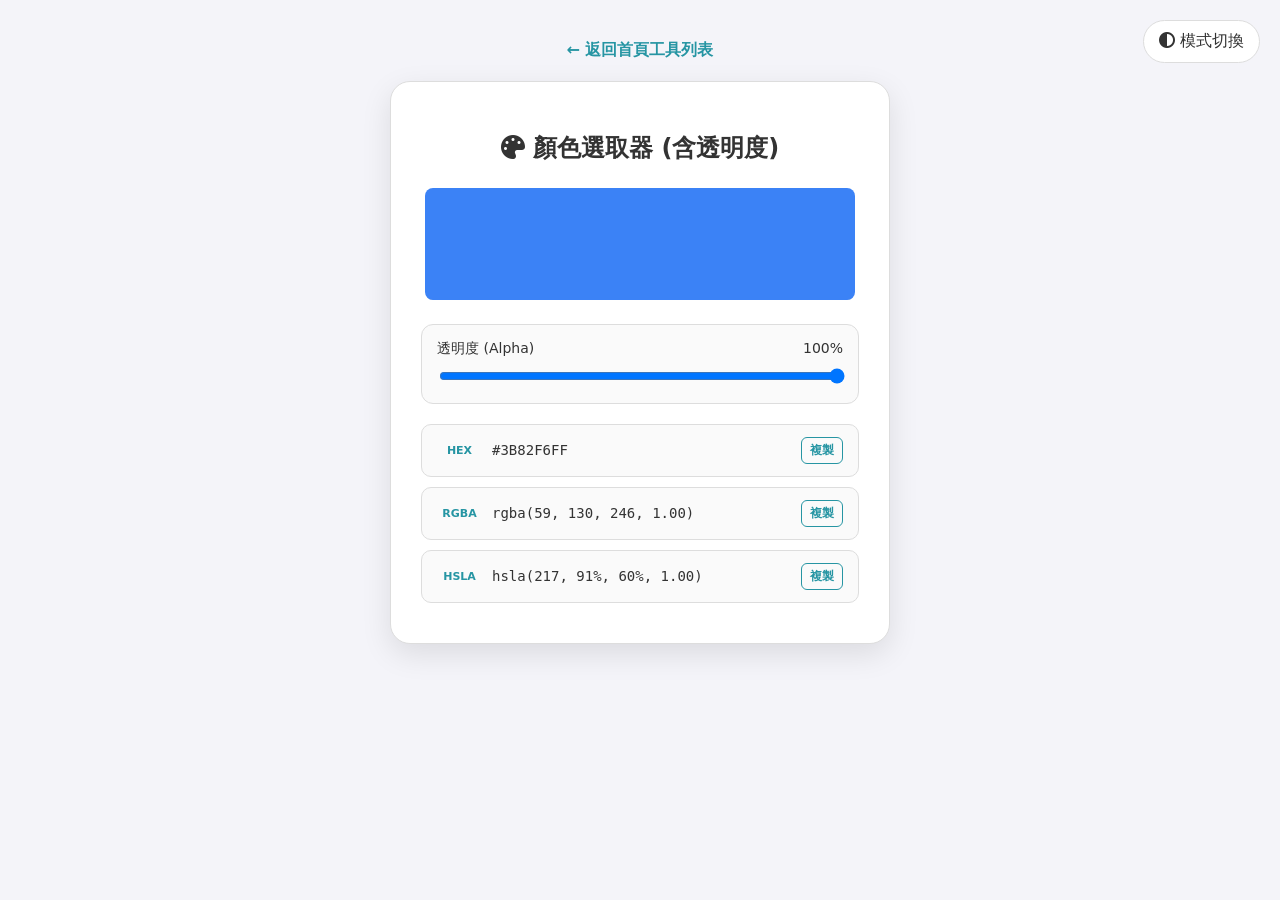
==== tools/colorSet.html @ 1cbbbb64 "Add files via upload" ====
<!DOCTYPE html>
<html lang="zh-TW">
<head>
    <meta charset="UTF-8">
    <meta name="viewport" content="width=device-width, initial-scale=1.0">
    <title>顏色選取器 (含透明度) - 工具箱</title>
    <link rel="stylesheet" href="../fonts/css/all.css">
    <link rel="stylesheet" href="../css/root.css">
    <style>
        
        .container { max-width: 500px; margin: 0 auto; text-align: center; }
        .back-link { display: block; margin-bottom: 20px; color: var(--primary); text-decoration: none; font-weight: bold; }
        .card { background: var(--card-bg); padding: 30px; border-radius: 20px; border: 1px solid var(--border); box-shadow: 0 10px 30px rgba(0,0,0,0.1); }
        
        /* 顏色預覽區 (加上棋盤背影以顯示透明效果) */
        .preview-container {
            width: 100%; height: 120px; border-radius: 12px; margin-bottom: 20px;
            position: relative; overflow: hidden; border: 4px solid var(--card-bg);
            background-image: linear-gradient(45deg, #ccc 25%, transparent 25%), linear-gradient(-45deg, #ccc 25%, transparent 25%), linear-gradient(45deg, transparent 75%, #ccc 75%), linear-gradient(-45deg, transparent 75%, #ccc 75%);
            background-size: 20px 20px; background-position: 0 0, 0 10px, 10px -10px, -10px 0px;
        }
        .color-layer { width: 100%; height: 100%; position: absolute; top: 0; left: 0; }
        input[type="color"] { position: absolute; top: -10px; left: -10px; width: 150%; height: 150%; cursor: pointer; opacity: 0; }

        /* 滑桿樣式 */
        .slider-group { background: var(--drop-bg); padding: 15px; border-radius: 12px; margin-bottom: 20px; border: 1px solid var(--border); }
        .slider-label { display: flex; justify-content: space-between; font-size: 14px; margin-bottom: 8px; }
        input[type="range"] { width: 100%; cursor: pointer; }

        /* 編碼列表 */
        .code-item {
            background: var(--drop-bg); padding: 12px 15px; border-radius: 10px;
            margin-bottom: 10px; display: flex; justify-content: space-between;
            align-items: center; border: 1px solid var(--border);
        }
        .code-label { font-size: 11px; font-weight: bold; color: var(--primary); text-transform: uppercase; width: 45px; }
        .code-value { font-family: monospace; font-size: 14px; flex: 1; margin-left: 10px; text-align: left; }
        .code-item button { background: none; border: 1px solid var(--primary); color: var(--primary); padding: 4px 8px; border-radius: 6px; cursor: pointer; font-size: 12px; width: auto;}
        .code-item button:hover { background: var(--primary); color: white; }
    </style>
</head>
<body>

<div class="theme-toggle" id="themeBtn"><i class="fa-solid fa-circle-half-stroke"></i> 模式切換</div>
<div class="container">
    <a href="../index.html" class="back-link">← 返回首頁工具列表</a>
    
    <div class="card">
        <h2><i class="fa-solid fa-palette"></i> 顏色選取器 (含透明度)</h2>
        
        <div class="preview-container">
            <div class="color-layer" id="colorLayer" style="background-color: rgba(59, 130, 246, 1);"></div>
            <input type="color" id="picker" value="#3b82f6">
        </div>

        <div class="slider-group">
            <div class="slider-label">
                <span>透明度 (Alpha)</span>
                <span id="alphaLabel">100%</span>
            </div>
            <input type="range" id="alphaRange" min="0" max="100" value="100">
        </div>

        <div class="result-group">
            <div class="code-item">
                <span class="code-label">Hex</span>
                <span class="code-value" id="hex">#3B82F6FF</span>
                <button class="copy-btn" onclick="copy('hex')">複製</button>
            </div>
            <div class="code-item">
                <span class="code-label">RGBA</span>
                <span class="code-value" id="rgba">rgba(59, 130, 246, 1)</span>
                <button class="copy-btn" onclick="copy('rgba')">複製</button>
            </div>
            <div class="code-item">
                <span class="code-label">HSLA</span>
                <span class="code-value" id="hsla">hsla(217, 91%, 60%, 1)</span>
                <button class="copy-btn" onclick="copy('hsla')">複製</button>
            </div>
        </div>
    </div>
</div>

<script>
    const html = document.documentElement;
    const themeBtn = document.getElementById('themeBtn');
    if (localStorage.getItem('theme') === 'dark') html.setAttribute('data-theme', 'dark');
    themeBtn.onclick = () => {
        const isDark = html.getAttribute('data-theme') === 'dark';
        isDark ? html.removeAttribute('data-theme') : html.setAttribute('data-theme', 'dark');
        localStorage.setItem('theme', isDark ? 'light' : 'dark');
    };
</script>
<script>
    if (localStorage.getItem('theme') === 'dark') document.documentElement.setAttribute('data-theme', 'dark');

    const picker = document.getElementById('picker');
    const alphaRange = document.getElementById('alphaRange');
    const colorLayer = document.getElementById('colorLayer');
    
    const hexEl = document.getElementById('hex');
    const rgbaEl = document.getElementById('rgba');
    const hslaEl = document.getElementById('hsla');
    const alphaLabel = document.getElementById('alphaLabel');

    function updateColors() {
        const hexBase = picker.value.toUpperCase();
        const alphaPercent = alphaRange.value;
        const alphaDecimal = (alphaPercent / 100).toFixed(2);
        const alphaHex = Math.round(alphaPercent * 2.55).toString(16).padStart(2, '0').toUpperCase();

        // 顯示
        alphaLabel.innerText = alphaPercent + "%";
        colorLayer.style.backgroundColor = hexBase + alphaHex;

        // HEX (8碼)
        hexEl.innerText = hexBase + alphaHex;

        // RGBA
        const r = parseInt(hexBase.slice(1, 3), 16);
        const g = parseInt(hexBase.slice(3, 5), 16);
        const b = parseInt(hexBase.slice(5, 7), 16);
        rgbaEl.innerText = `rgba(${r}, ${g}, ${b}, ${alphaDecimal})`;

        // HSLA
        hslaEl.innerText = rgbToHsla(r, g, b, alphaDecimal);
    }

    function rgbToHsla(r, g, b, a) {
        r /= 255, g /= 255, b /= 255;
        const max = Math.max(r, g, b), min = Math.min(r, g, b);
        let h, s, l = (max + min) / 2;
        if (max === min) { h = s = 0; } else {
            const d = max - min;
            s = l > 0.5 ? d / (2 - max - min) : d / (max + min);
            switch (max) {
                case r: h = (g - b) / d + (g < b ? 6 : 0); break;
                case g: h = (b - r) / d + 2; break;
                case b: h = (r - g) / d + 4; break;
            }
            h /= 6;
        }
        return `hsla(${Math.round(h * 360)}, ${Math.round(s * 100)}%, ${Math.round(l * 100)}%, ${a})`;
    }

    function copy(id) {
        navigator.clipboard.writeText(document.getElementById(id).innerText);
        const btn = event.target;
        btn.innerText = "OK!";
        setTimeout(() => btn.innerText = "複製", 1000);
    }

    picker.oninput = updateColors;
    alphaRange.oninput = updateColors;
    updateColors(); // 初始化
</script>
</body>
</html>
---- css/root.css ----
:root {
  --bg: #f4f4f9;
  --card-bg: #ffffff;
  --text-main: #333;
  --border: #ddd;
  --primary: #2695a3;
  --drop-bg: #fafafa;
}

[data-theme="dark"] {
  --bg: #043336;
  --card-bg: #04585e;
  --text-main: #e0e0e0;
  --border: #333;
  /* --primary: #60dcec; */
  --drop-bg: #002f33;
}

* {
  box-sizing: border-box;
  max-width: 100%;
}

body {
  font-family: system-ui, sans-serif;
  background: var(--bg);
  color: var(--text-main);
  transition: 0.3s;
  margin: 0;
  padding: 40px 20px;
}


.theme-toggle {
  position: absolute;
  top: 20px;
  right: 20px;
  cursor: pointer;
  padding: 10px 15px;
  background: var(--card-bg);
  border: 1px solid var(--border);
  border-radius: 50px;
}

button {
  background: var(--primary);
  color: white;
  border: none;
  padding: 15px;
  border-radius: 10px;
  width: 100%;
  font-weight: bold;
  cursor: pointer;
  transition: 0.2s;
}
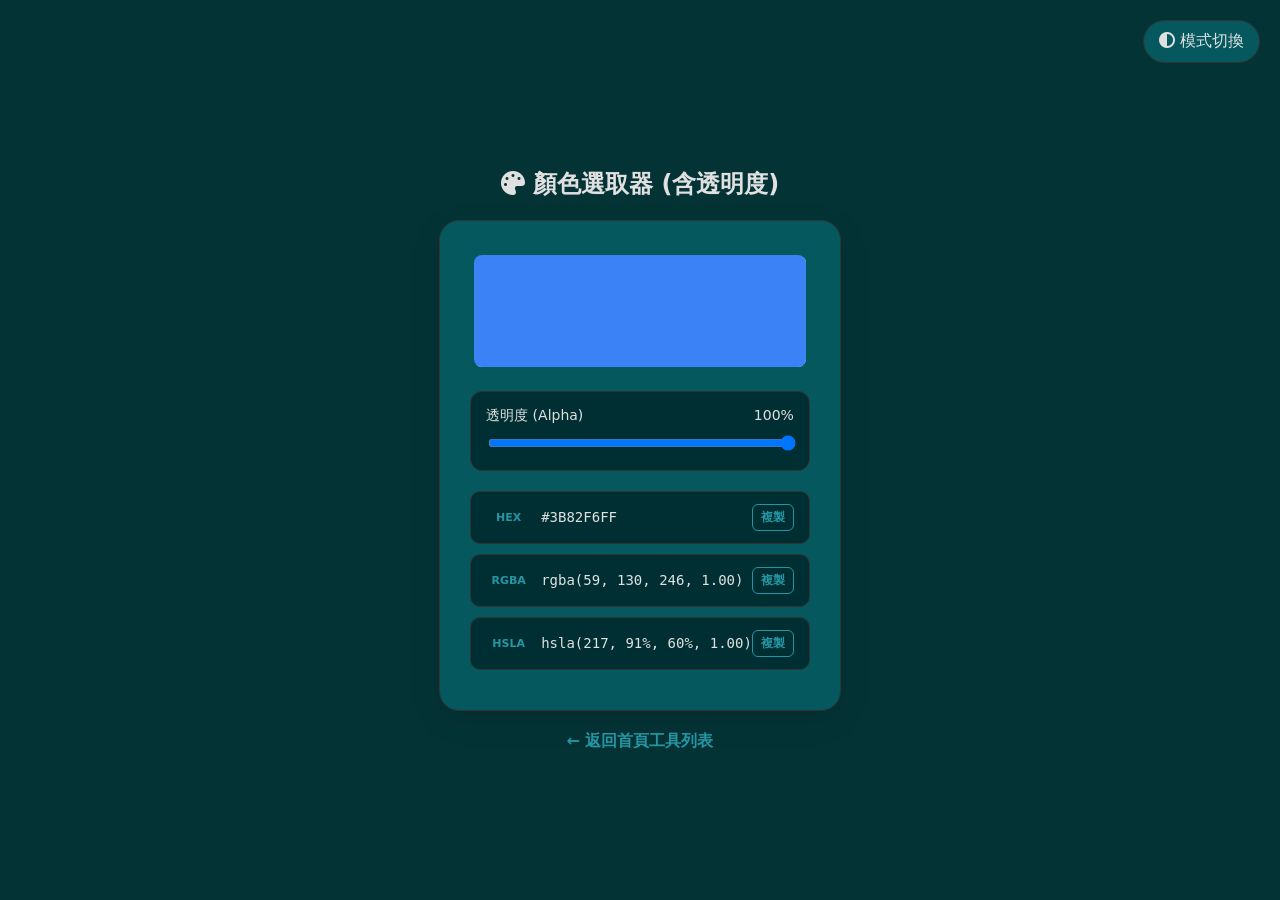
==== commit 136eb111: "Add files via upload" ====
--- a/tools/colorSet.html
+++ b/tools/colorSet.html
@@ -1,96 +1,85 @@
 <!DOCTYPE html>
 <html lang="zh-TW">
 <head>
-    <meta charset="UTF-8">
-    <meta name="viewport" content="width=device-width, initial-scale=1.0">
-    <title>顏色選取器 (含透明度) - 工具箱</title>
-    <link rel="stylesheet" href="../fonts/css/all.css">
-    <link rel="stylesheet" href="../css/root.css">
-    <style>
-        
-        .container { max-width: 500px; margin: 0 auto; text-align: center; }
-        .back-link { display: block; margin-bottom: 20px; color: var(--primary); text-decoration: none; font-weight: bold; }
-        .card { background: var(--card-bg); padding: 30px; border-radius: 20px; border: 1px solid var(--border); box-shadow: 0 10px 30px rgba(0,0,0,0.1); }
-        
-        /* 顏色預覽區 (加上棋盤背影以顯示透明效果) */
-        .preview-container {
-            width: 100%; height: 120px; border-radius: 12px; margin-bottom: 20px;
-            position: relative; overflow: hidden; border: 4px solid var(--card-bg);
-            background-image: linear-gradient(45deg, #ccc 25%, transparent 25%), linear-gradient(-45deg, #ccc 25%, transparent 25%), linear-gradient(45deg, transparent 75%, #ccc 75%), linear-gradient(-45deg, transparent 75%, #ccc 75%);
-            background-size: 20px 20px; background-position: 0 0, 0 10px, 10px -10px, -10px 0px;
-        }
-        .color-layer { width: 100%; height: 100%; position: absolute; top: 0; left: 0; }
-        input[type="color"] { position: absolute; top: -10px; left: -10px; width: 150%; height: 150%; cursor: pointer; opacity: 0; }
+<meta charset="UTF-8">
+<meta name="viewport" content="width=device-width, initial-scale=1.0">
+<title>顏色選取器 - 工具箱</title>
+<script src="../js/jquery-3.3.1.min.js"></script>
+<script src="../js/main.js"></script>
 
-        /* 滑桿樣式 */
-        .slider-group { background: var(--drop-bg); padding: 15px; border-radius: 12px; margin-bottom: 20px; border: 1px solid var(--border); }
-        .slider-label { display: flex; justify-content: space-between; font-size: 14px; margin-bottom: 8px; }
-        input[type="range"] { width: 100%; cursor: pointer; }
+<link rel="stylesheet" type="text/css" href="css/normalize.css" />
+<link rel="stylesheet" href="../fonts/css/all.css">
+<link rel="stylesheet" href="../css/root.css">
+<style>
+.container { max-width: 500px;}
+.back-link { display: block; margin-bottom: 20px; color: var(--primary); text-decoration: none; font-weight: bold; }
+.card { background: var(--card-bg); padding: 30px; border-radius: 20px; border: 1px solid var(--border); box-shadow: 0 10px 30px rgba(0,0,0,0.1); }
 
-        /* 編碼列表 */
-        .code-item {
-            background: var(--drop-bg); padding: 12px 15px; border-radius: 10px;
-            margin-bottom: 10px; display: flex; justify-content: space-between;
-            align-items: center; border: 1px solid var(--border);
-        }
-        .code-label { font-size: 11px; font-weight: bold; color: var(--primary); text-transform: uppercase; width: 45px; }
-        .code-value { font-family: monospace; font-size: 14px; flex: 1; margin-left: 10px; text-align: left; }
-        .code-item button { background: none; border: 1px solid var(--primary); color: var(--primary); padding: 4px 8px; border-radius: 6px; cursor: pointer; font-size: 12px; width: auto;}
-        .code-item button:hover { background: var(--primary); color: white; }
-    </style>
+/* 顏色預覽區 (加上棋盤背影以顯示透明效果) */
+.preview-container {
+width: 100%; height: 120px; border-radius: 12px; margin-bottom: 20px;
+position: relative; overflow: hidden; border: 4px solid var(--card-bg);
+background-image: linear-gradient(45deg, #ccc 25%, transparent 25%), linear-gradient(-45deg, #ccc 25%, transparent 25%), linear-gradient(45deg, transparent 75%, #ccc 75%), linear-gradient(-45deg, transparent 75%, #ccc 75%);
+background-size: 20px 20px; background-position: 0 0, 0 10px, 10px -10px, -10px 0px;
+}
+.color-layer { width: 100%; height: 100%; position: absolute; top: 0; left: 0; }
+input[type="color"] { position: absolute; top: -10px; left: -10px; width: 150%; height: 150%; cursor: pointer; opacity: 0; }
+
+/* 滑桿樣式 */
+.slider-group { background: var(--drop-bg); padding: 15px; border-radius: 12px; margin-bottom: 20px; border: 1px solid var(--border); }
+.slider-label { display: flex; justify-content: space-between; font-size: 14px; margin-bottom: 8px; }
+input[type="range"] { width: 100%; cursor: pointer; }
+
+/* 編碼列表 */
+.code-item {
+background: var(--drop-bg); padding: 12px 15px; border-radius: 10px;
+margin-bottom: 10px; display: flex; justify-content: space-between;
+align-items: center; border: 1px solid var(--border);
+}
+.code-label { font-size: 11px; font-weight: bold; color: var(--primary); text-transform: uppercase; width: 45px; }
+.code-value { font-family: monospace; font-size: 14px; flex: 1; margin-left: 10px; text-align: left; }
+.code-item button { background: none; border: 1px solid var(--primary); color: var(--primary); padding: 4px 8px; border-radius: 6px; cursor: pointer; font-size: 12px; width: auto;}
+.code-item button:hover { background: var(--primary); color: white; }
+</style>
 </head>
 <body>
 
-<div class="theme-toggle" id="themeBtn"><i class="fa-solid fa-circle-half-stroke"></i> 模式切換</div>
 <div class="container">
-    <a href="../index.html" class="back-link">← 返回首頁工具列表</a>
-    
-    <div class="card">
-        <h2><i class="fa-solid fa-palette"></i> 顏色選取器 (含透明度)</h2>
-        
-        <div class="preview-container">
-            <div class="color-layer" id="colorLayer" style="background-color: rgba(59, 130, 246, 1);"></div>
-            <input type="color" id="picker" value="#3b82f6">
-        </div>
+  <h2><i class="fa-solid fa-palette"></i> 顏色選取器 (含透明度)</h2>
+  <div class="card">
+    <div class="preview-container">
+      <div class="color-layer" id="colorLayer" style="background-color: rgba(59, 130, 246, 1);"></div>
+      <input type="color" id="picker" value="#3b82f6">
+    </div>
 
-        <div class="slider-group">
-            <div class="slider-label">
-                <span>透明度 (Alpha)</span>
-                <span id="alphaLabel">100%</span>
-            </div>
-            <input type="range" id="alphaRange" min="0" max="100" value="100">
-        </div>
+    <div class="slider-group">
+      <div class="slider-label">
+        <span>透明度 (Alpha)</span>
+        <span id="alphaLabel">100%</span>
+      </div>
+      <input type="range" id="alphaRange" min="0" max="100" value="100">
+    </div>
 
-        <div class="result-group">
-            <div class="code-item">
-                <span class="code-label">Hex</span>
-                <span class="code-value" id="hex">#3B82F6FF</span>
-                <button class="copy-btn" onclick="copy('hex')">複製</button>
-            </div>
-            <div class="code-item">
-                <span class="code-label">RGBA</span>
-                <span class="code-value" id="rgba">rgba(59, 130, 246, 1)</span>
-                <button class="copy-btn" onclick="copy('rgba')">複製</button>
-            </div>
-            <div class="code-item">
-                <span class="code-label">HSLA</span>
-                <span class="code-value" id="hsla">hsla(217, 91%, 60%, 1)</span>
-                <button class="copy-btn" onclick="copy('hsla')">複製</button>
-            </div>
-        </div>
+    <div class="result-group">
+      <div class="code-item">
+        <span class="code-label">Hex</span>
+        <span class="code-value" id="hex">#3B82F6FF</span>
+        <button class="copy-btn" onclick="copy('hex')">複製</button>
+      </div>
+      <div class="code-item">
+        <span class="code-label">RGBA</span>
+        <span class="code-value" id="rgba">rgba(59, 130, 246, 1)</span>
+        <button class="copy-btn" onclick="copy('rgba')">複製</button>
+      </div>
+      <div class="code-item">
+        <span class="code-label">HSLA</span>
+        <span class="code-value" id="hsla">hsla(217, 91%, 60%, 1)</span>
+        <button class="copy-btn" onclick="copy('hsla')">複製</button>
+      </div>
     </div>
+  </div>
 </div>
 
-<script>
-    const html = document.documentElement;
-    const themeBtn = document.getElementById('themeBtn');
-    if (localStorage.getItem('theme') === 'dark') html.setAttribute('data-theme', 'dark');
-    themeBtn.onclick = () => {
-        const isDark = html.getAttribute('data-theme') === 'dark';
-        isDark ? html.removeAttribute('data-theme') : html.setAttribute('data-theme', 'dark');
-        localStorage.setItem('theme', isDark ? 'light' : 'dark');
-    };
-</script>
 <script>
     if (localStorage.getItem('theme') === 'dark') document.documentElement.setAttribute('data-theme', 'dark');
 
--- a/css/root.css
+++ b/css/root.css
@@ -1,19 +1,24 @@
 :root {
-  --bg: #f4f4f9;
+  --bg: #043336;
+  --card-bg: #04585e;
+  --text-main: #e0e0e0;
+  --text-mainD: #444444;
+  --border: #333;
+  --drop-bg: #002f33;
+  --inputBg: #FFFFFF;
+  --primary: #2695a3;
+  --accent: #ee9b00;
+  --resultBg:rgba(255,255,255,.2);
+}
+
+[data-theme="bright"] {
+  --bg: #eeeeee;
   --card-bg: #ffffff;
   --text-main: #333;
   --border: #ddd;
-  --primary: #2695a3;
   --drop-bg: #fafafa;
-}
-
-[data-theme="dark"] {
-  --bg: #043336;
-  --card-bg: #04585e;
-  --text-main: #e0e0e0;
-  --border: #333;
-  /* --primary: #60dcec; */
-  --drop-bg: #002f33;
+  --inputBg: #eeeeee;
+  --resultBg:rgba(0,0,0,.02);
 }
 
 * {
@@ -21,13 +26,67 @@
   max-width: 100%;
 }
 
+
+html {
+  font-size: 16px;
+}
+
+body,
+p,
+ul {
+  margin: 0;
+  padding: 0;
+}
+
+a {
+  text-decoration: none;
+  color: inherit;
+}
+
+table {
+  border-collapse: collapse;
+  border-spacing: 0;
+}
+
+td,
+th {
+  padding: 0;
+}
+
+ul,
+ol,
+li {
+  list-style: none;
+}
+
+a {
+  text-decoration: none;
+  color: inherit;
+}
+
+em {
+  font-style: normal;
+}
+
+dl,
+dt,
+dd,
+figure {
+  margin: 0;
+}
+
+img {
+  display: block;
+}
+
+
 body {
   font-family: system-ui, sans-serif;
   background: var(--bg);
   color: var(--text-main);
   transition: 0.3s;
   margin: 0;
-  padding: 40px 20px;
+  padding: 0 20px;
 }
 
 
@@ -52,4 +111,50 @@
   font-weight: bold;
   cursor: pointer;
   transition: 0.2s;
+}
+
+.container {
+  max-width: 500px;
+  margin: 0 auto;
+  text-align: center;
+  display: flex;
+  justify-content: center;
+  align-items: center;
+  min-height: 100vh;
+  transition: 0.3s;
+  flex-direction: column;
+}
+
+.back-link {
+  display: block;
+  margin-bottom: 20px;
+  color: var(--primary);
+  text-decoration: none;
+  font-weight: bold;
+}
+
+.card {
+  background: var(--card-bg);
+  padding: 30px;
+  border-radius: 20px;
+  border: 1px solid var(--border);
+  box-shadow: 0 10px 30px rgba(0, 0, 0, 0.1);
+}
+
+.card + .back-link{
+  margin: 0 auto;
+  margin-top: 20px;
+  width: fit-content;
+}
+
+
+@media (max-width:769px) {
+  body{
+    padding-top: 50px;
+    padding-bottom: 50px;
+  }
+
+  .container{
+    min-height: 80vh;
+  }
 }
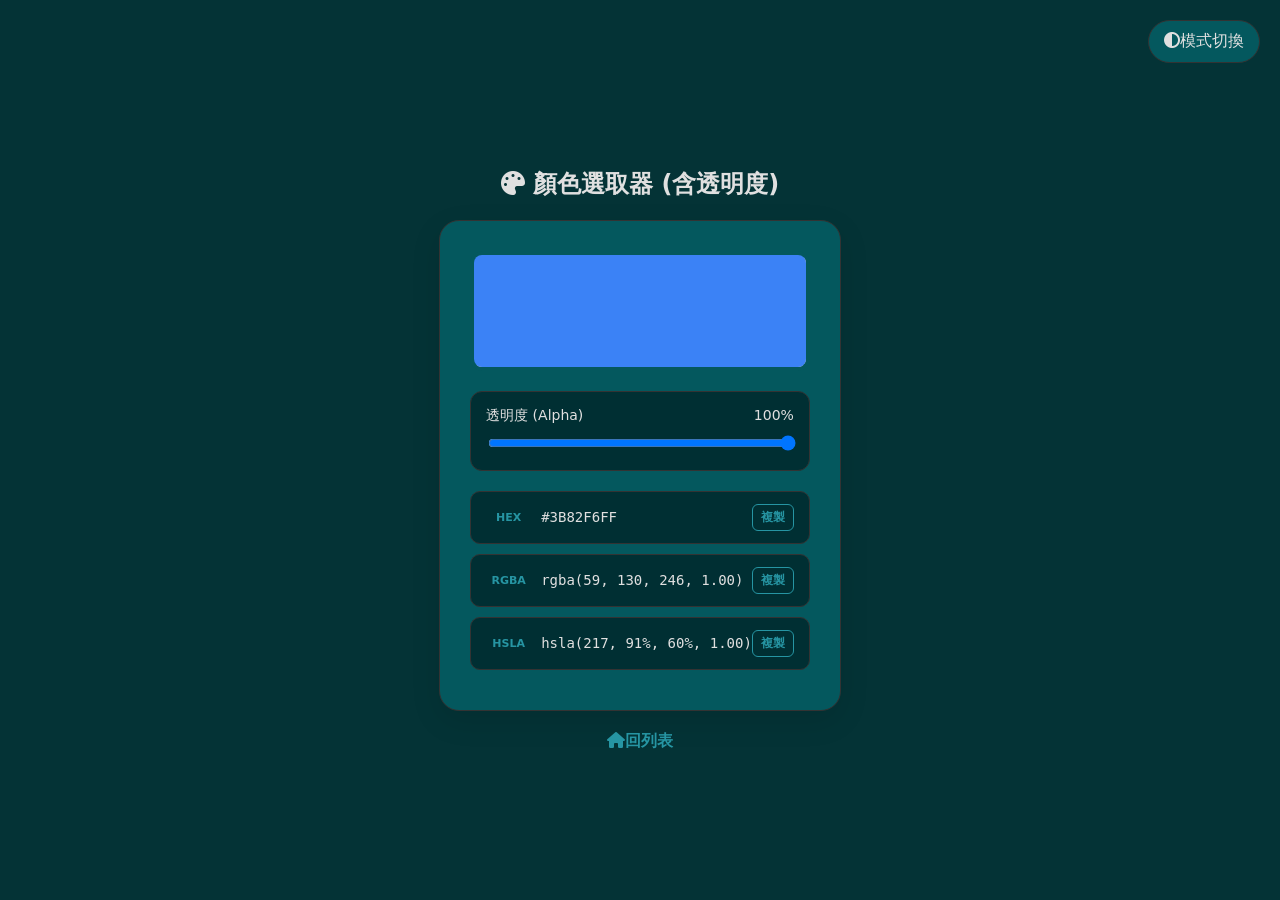
==== commit a359c723: "Add files via upload" ====
--- a/tools/colorSet.html
+++ b/tools/colorSet.html
@@ -12,7 +12,6 @@
 <link rel="stylesheet" href="../css/root.css">
 <style>
 .container { max-width: 500px;}
-.back-link { display: block; margin-bottom: 20px; color: var(--primary); text-decoration: none; font-weight: bold; }
 .card { background: var(--card-bg); padding: 30px; border-radius: 20px; border: 1px solid var(--border); box-shadow: 0 10px 30px rgba(0,0,0,0.1); }
 
 /* 顏色預覽區 (加上棋盤背影以顯示透明效果) */
--- a/css/root.css
+++ b/css/root.css
@@ -9,6 +9,7 @@
   --primary: #2695a3;
   --accent: #ee9b00;
   --resultBg:rgba(255,255,255,.2);
+  --gap15:min(15px,3vw);
 }
 
 [data-theme="bright"] {
@@ -113,6 +114,10 @@
   transition: 0.2s;
 }
 
+@media (hover: hover) and (pointer: fine) {
+  button:hover{background: var(--drop-bg);}
+}
+
 .container {
   max-width: 500px;
   margin: 0 auto;
@@ -147,7 +152,6 @@
   width: fit-content;
 }
 
-
 @media (max-width:769px) {
   body{
     padding-top: 50px;
@@ -157,4 +161,17 @@
   .container{
     min-height: 80vh;
   }
+  .theme-toggle{
+    position: fixed;
+  }
+
+  .theme-toggle{
+    width: 3em;
+    height: 3em;
+    overflow: hidden;
+  }
+
+  .theme-toggle i{
+    margin-bottom: 2em;
+  }
 }
